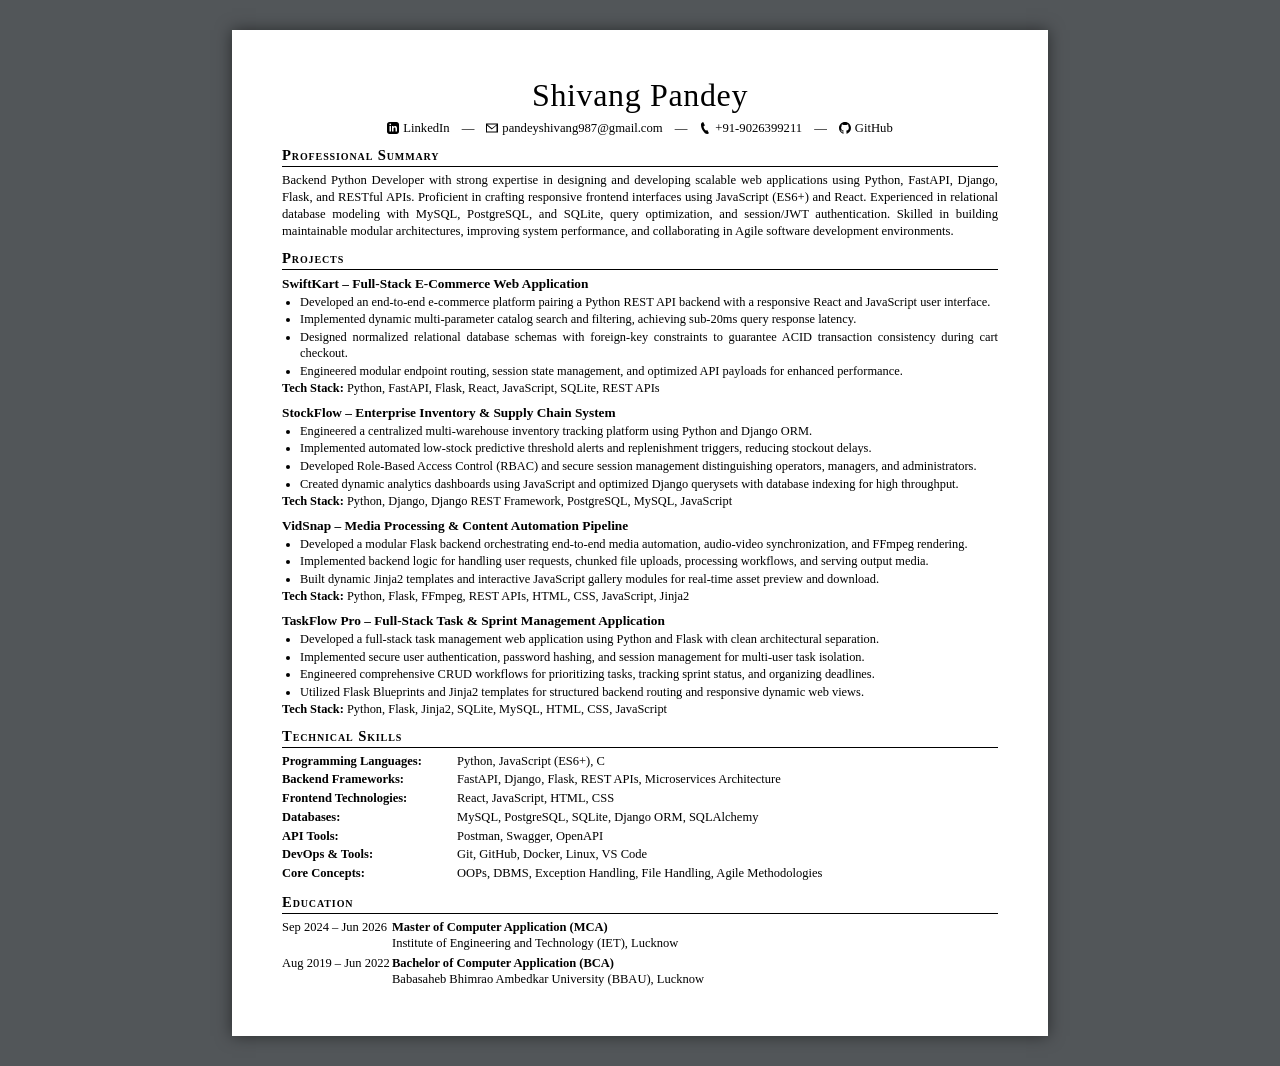
==== resume.html @ 9b61086e "Initial commit: Portfolio website" ====
<!DOCTYPE html>
<html lang="en">
<head>
  <meta charset="UTF-8">
  <meta name="viewport" content="width=device-width, initial-scale=1.0">
  <title>Shivang Pandey - Resume</title>
  <style>
    /* ==========================================================================
       Classic Academic / LaTeX Serif Resume (Exact Match to Chandan Singh Style)
       ========================================================================== */
    *, *::before, *::after {
      box-sizing: border-box;
      margin: 0;
      padding: 0;
    }

    @page {
      size: letter portrait;
      margin: 0.45in 0.55in 0.45in 0.55in;
    }

    html, body {
      width: 100%;
      background: #ffffff;
      color: #000000;
      font-family: 'Times New Roman', Times, 'Nimbus Roman No9 L', 'FreeSerif', Georgia, serif;
      font-size: 9.8pt;
      line-height: 1.28;
      -webkit-font-smoothing: antialiased;
      -webkit-print-color-adjust: exact;
      print-color-adjust: exact;
    }

    .resume-container {
      max-width: 8.5in;
      margin: 0 auto;
      background: #ffffff;
    }

    /* --- Header --- */
    .header {
      text-align: center;
      margin-bottom: 10px;
    }

    .name {
      font-size: 24pt;
      font-weight: normal;
      letter-spacing: 0.02em;
      margin-bottom: 4px;
      color: #000000;
    }

    .contact-info {
      font-size: 9.5pt;
      display: flex;
      justify-content: center;
      align-items: center;
      gap: 12px;
    }

    .contact-item {
      display: inline-flex;
      align-items: center;
      gap: 4px;
      color: #000000;
      text-decoration: none;
    }

    .contact-item svg {
      width: 12px;
      height: 12px;
      vertical-align: middle;
      fill: currentColor;
    }

    .contact-item a {
      color: #000000;
      text-decoration: none;
    }

    .contact-sep {
      color: #000000;
      font-weight: normal;
    }

    /* --- Section Headings (Small Caps with Line) --- */
    .section-title {
      font-size: 11pt;
      font-variant: small-caps;
      letter-spacing: 0.06em;
      color: #000000;
      border-bottom: 1px solid #000000;
      padding-bottom: 1px;
      margin-top: 9px;
      margin-bottom: 5px;
      font-weight: bold;
    }

    /* --- Professional Summary --- */
    .summary-text {
      text-align: justify;
      font-size: 9.5pt;
      line-height: 1.34;
      margin-bottom: 2px;
    }

    /* --- Projects Section --- */
    .project-entry {
      margin-bottom: 7px;
    }

    .project-entry:last-child {
      margin-bottom: 2px;
    }

    .project-header {
      display: flex;
      justify-content: space-between;
      align-items: baseline;
      margin-bottom: 2px;
    }

    .project-title {
      font-size: 10pt;
      font-weight: bold;
      color: #000000;
    }

    .project-bullets {
      list-style-type: disc;
      padding-left: 18px;
      margin: 0;
    }

    .project-bullets li {
      font-size: 9.3pt;
      line-height: 1.3;
      margin-bottom: 1.5px;
      color: #000000;
      text-align: justify;
    }

    .tech-stack {
      font-size: 9.3pt;
      margin-top: 2px;
      color: #000000;
    }

    .tech-stack-label {
      font-weight: normal;
    }

    /* --- Technical Skills Table --- */
    .skills-table {
      width: 100%;
      border-collapse: collapse;
      margin-top: 2px;
      font-size: 9.4pt;
    }

    .skills-table tr {
      line-height: 1.34;
    }

    .skills-table td:first-child {
      font-weight: bold;
      width: 175px;
      vertical-align: top;
      padding-bottom: 2px;
      color: #000000;
    }

    .skills-table td:last-child {
      vertical-align: top;
      padding-bottom: 2px;
      color: #000000;
    }

    /* --- Education Section --- */
    .edu-table {
      width: 100%;
      border-collapse: collapse;
      margin-top: 2px;
      font-size: 9.4pt;
    }

    .edu-table tr {
      vertical-align: top;
    }

    .edu-date {
      width: 110px;
      color: #000000;
      padding-bottom: 4px;
    }

    .edu-degree {
      font-weight: bold;
      color: #000000;
    }

    .edu-inst {
      color: #000000;
      padding-bottom: 4px;
    }

    /* Screen display styling */
    @media screen {
      body {
        background: #525659;
        padding: 30px 10px;
      }
      .resume-container {
        padding: 45px 50px;
        box-shadow: 0 0 15px rgba(0, 0, 0, 0.5);
      }
    }

    @media print {
      body {
        background: transparent;
      }
      .resume-container {
        padding: 0;
        box-shadow: none;
      }
    }
  </style>
</head>
<body>

  <div class="resume-container">
    <!-- Header -->
    <div class="header">
      <h1 class="name">Shivang Pandey</h1>
      <div class="contact-info">
        <span class="contact-item">
          <svg viewBox="0 0 24 24"><path d="M19 0h-14c-2.761 0-5 2.239-5 5v14c0 2.761 2.239 5 5 5h14c2.762 0 5-2.239 5-5v-14c0-2.761-2.238-5-5-5zm-11 19h-3v-11h3v11zm-1.5-12.268c-.966 0-1.75-.79-1.75-1.764s.784-1.764 1.75-1.764 1.75.79 1.75 1.764-.783 1.764-1.75 1.764zm13.5 12.268h-3v-5.604c0-3.368-4-3.113-4 0v5.604h-3v-11h3v1.765c1.396-2.586 7-2.777 7 2.476v6.759z"/></svg>
          <a href="https://linkedin.com" target="_blank">LinkedIn</a>
        </span>
        <span class="contact-sep">—</span>
        <span class="contact-item">
          <svg viewBox="0 0 24 24"><path d="M0 3v18h24v-18h-24zm21.518 2l-9.518 7.713-9.518-7.713h19.036zm-19.518 14v-11.817l9.518 7.712 9.518-7.712v11.817h-19.036z"/></svg>
          <a href="mailto:pandeyshivang987@gmail.com">pandeyshivang987@gmail.com</a>
        </span>
        <span class="contact-sep">—</span>
        <span class="contact-item">
          <svg viewBox="0 0 24 24"><path d="M20 22.621l-3.521-6.795c-.008.004-1.974.97-2.064 1.011-2.24 1.086-6.799-7.82-4.609-8.994l2.083-1.026-3.493-6.817-2.106 1.039c-7.202 3.755 4.233 25.982 11.6 22.615l2.104-1.033z"/></svg>
          +91-9026399211
        </span>
        <span class="contact-sep">—</span>
        <span class="contact-item">
          <svg viewBox="0 0 24 24"><path d="M12 0c-6.626 0-12 5.373-12 12 0 5.302 3.438 9.8 8.207 11.387.599.111.793-.261.793-.577v-2.234c-3.338.726-4.033-1.416-4.033-1.416-.546-1.387-1.333-1.756-1.333-1.756-1.089-.745.083-.729.083-.729 1.205.084 1.839 1.237 1.839 1.237 1.07 1.834 2.807 1.304 3.492.997.107-.775.418-1.305.762-1.604-2.665-.305-5.467-1.334-5.467-5.931 0-1.311.469-2.381 1.236-3.221-.124-.303-.535-1.524.117-3.176 0 0 1.008-.322 3.301 1.23.957-.266 1.983-.399 3.003-.404 1.02.005 2.047.138 3.006.404 2.291-1.552 3.297-1.23 3.297-1.23.653 1.653.242 2.874.118 3.176.77.84 1.235 1.911 1.235 3.221 0 4.609-2.807 5.624-5.479 5.921.43.372.823 1.102.823 2.222v3.293c0 .319.192.694.801.576 4.765-1.589 8.199-6.086 8.199-11.386 0-6.627-5.373-12-12-12z"/></svg>
          <a href="https://github.com" target="_blank">GitHub</a>
        </span>
      </div>
    </div>

    <!-- Professional Summary -->
    <div class="section-title">Professional Summary</div>
    <p class="summary-text">
      Backend Python Developer with strong expertise in designing and developing scalable web applications using Python, FastAPI, Django, Flask, and RESTful APIs. Proficient in crafting responsive frontend interfaces using JavaScript (ES6+) and React. Experienced in relational database modeling with MySQL, PostgreSQL, and SQLite, query optimization, and session/JWT authentication. Skilled in building maintainable modular architectures, improving system performance, and collaborating in Agile software development environments.
    </p>

    <!-- Projects -->
    <div class="section-title">Projects</div>

    <!-- Project 1: SwiftKart -->
    <div class="project-entry">
      <div class="project-header">
        <span class="project-title">SwiftKart &ndash; Full-Stack E-Commerce Web Application</span>
      </div>
      <ul class="project-bullets">
        <li>Developed an end-to-end e-commerce platform pairing a Python REST API backend with a responsive React and JavaScript user interface.</li>
        <li>Implemented dynamic multi-parameter catalog search and filtering, achieving sub-20ms query response latency.</li>
        <li>Designed normalized relational database schemas with foreign-key constraints to guarantee ACID transaction consistency during cart checkout.</li>
        <li>Engineered modular endpoint routing, session state management, and optimized API payloads for enhanced performance.</li>
      </ul>
      <div class="tech-stack"><strong>Tech Stack:</strong> Python, FastAPI, Flask, React, JavaScript, SQLite, REST APIs</div>
    </div>

    <!-- Project 2: StockFlow -->
    <div class="project-entry">
      <div class="project-header">
        <span class="project-title">StockFlow &ndash; Enterprise Inventory &amp; Supply Chain System</span>
      </div>
      <ul class="project-bullets">
        <li>Engineered a centralized multi-warehouse inventory tracking platform using Python and Django ORM.</li>
        <li>Implemented automated low-stock predictive threshold alerts and replenishment triggers, reducing stockout delays.</li>
        <li>Developed Role-Based Access Control (RBAC) and secure session management distinguishing operators, managers, and administrators.</li>
        <li>Created dynamic analytics dashboards using JavaScript and optimized Django querysets with database indexing for high throughput.</li>
      </ul>
      <div class="tech-stack"><strong>Tech Stack:</strong> Python, Django, Django REST Framework, PostgreSQL, MySQL, JavaScript</div>
    </div>

    <!-- Project 3: VidSnap -->
    <div class="project-entry">
      <div class="project-header">
        <span class="project-title">VidSnap &ndash; Media Processing &amp; Content Automation Pipeline</span>
      </div>
      <ul class="project-bullets">
        <li>Developed a modular Flask backend orchestrating end-to-end media automation, audio-video synchronization, and FFmpeg rendering.</li>
        <li>Implemented backend logic for handling user requests, chunked file uploads, processing workflows, and serving output media.</li>
        <li>Built dynamic Jinja2 templates and interactive JavaScript gallery modules for real-time asset preview and download.</li>
      </ul>
      <div class="tech-stack"><strong>Tech Stack:</strong> Python, Flask, FFmpeg, REST APIs, HTML, CSS, JavaScript, Jinja2</div>
    </div>

    <!-- Project 4: TaskFlow Pro (To-Do App) -->
    <div class="project-entry">
      <div class="project-header">
        <span class="project-title">TaskFlow Pro &ndash; Full-Stack Task &amp; Sprint Management Application</span>
      </div>
      <ul class="project-bullets">
        <li>Developed a full-stack task management web application using Python and Flask with clean architectural separation.</li>
        <li>Implemented secure user authentication, password hashing, and session management for multi-user task isolation.</li>
        <li>Engineered comprehensive CRUD workflows for prioritizing tasks, tracking sprint status, and organizing deadlines.</li>
        <li>Utilized Flask Blueprints and Jinja2 templates for structured backend routing and responsive dynamic web views.</li>
      </ul>
      <div class="tech-stack"><strong>Tech Stack:</strong> Python, Flask, Jinja2, SQLite, MySQL, HTML, CSS, JavaScript</div>
    </div>

    <!-- Technical Skills -->
    <div class="section-title">Technical Skills</div>
    <table class="skills-table">
      <tr>
        <td>Programming Languages:</td>
        <td>Python, JavaScript (ES6+), C</td>
      </tr>
      <tr>
        <td>Backend Frameworks:</td>
        <td>FastAPI, Django, Flask, REST APIs, Microservices Architecture</td>
      </tr>
      <tr>
        <td>Frontend Technologies:</td>
        <td>React, JavaScript, HTML, CSS</td>
      </tr>
      <tr>
        <td>Databases:</td>
        <td>MySQL, PostgreSQL, SQLite, Django ORM, SQLAlchemy</td>
      </tr>
      <tr>
        <td>API Tools:</td>
        <td>Postman, Swagger, OpenAPI</td>
      </tr>
      <tr>
        <td>DevOps &amp; Tools:</td>
        <td>Git, GitHub, Docker, Linux, VS Code</td>
      </tr>
      <tr>
        <td>Core Concepts:</td>
        <td>OOPs, DBMS, Exception Handling, File Handling, Agile Methodologies</td>
      </tr>
    </table>

    <!-- Education -->
    <div class="section-title">Education</div>
    <table class="edu-table">
      <tr>
        <td class="edu-date">Sep 2024 &ndash; Jun 2026</td>
        <td class="edu-inst">
          <span class="edu-degree">Master of Computer Application (MCA)</span><br>
          Institute of Engineering and Technology (IET), Lucknow
        </td>
      </tr>
      <tr>
        <td class="edu-date">Aug 2019 &ndash; Jun 2022</td>
        <td class="edu-inst">
          <span class="edu-degree">Bachelor of Computer Application (BCA)</span><br>
          Babasaheb Bhimrao Ambedkar University (BBAU), Lucknow
        </td>
      </tr>
    </table>

  </div>

</body>
</html>
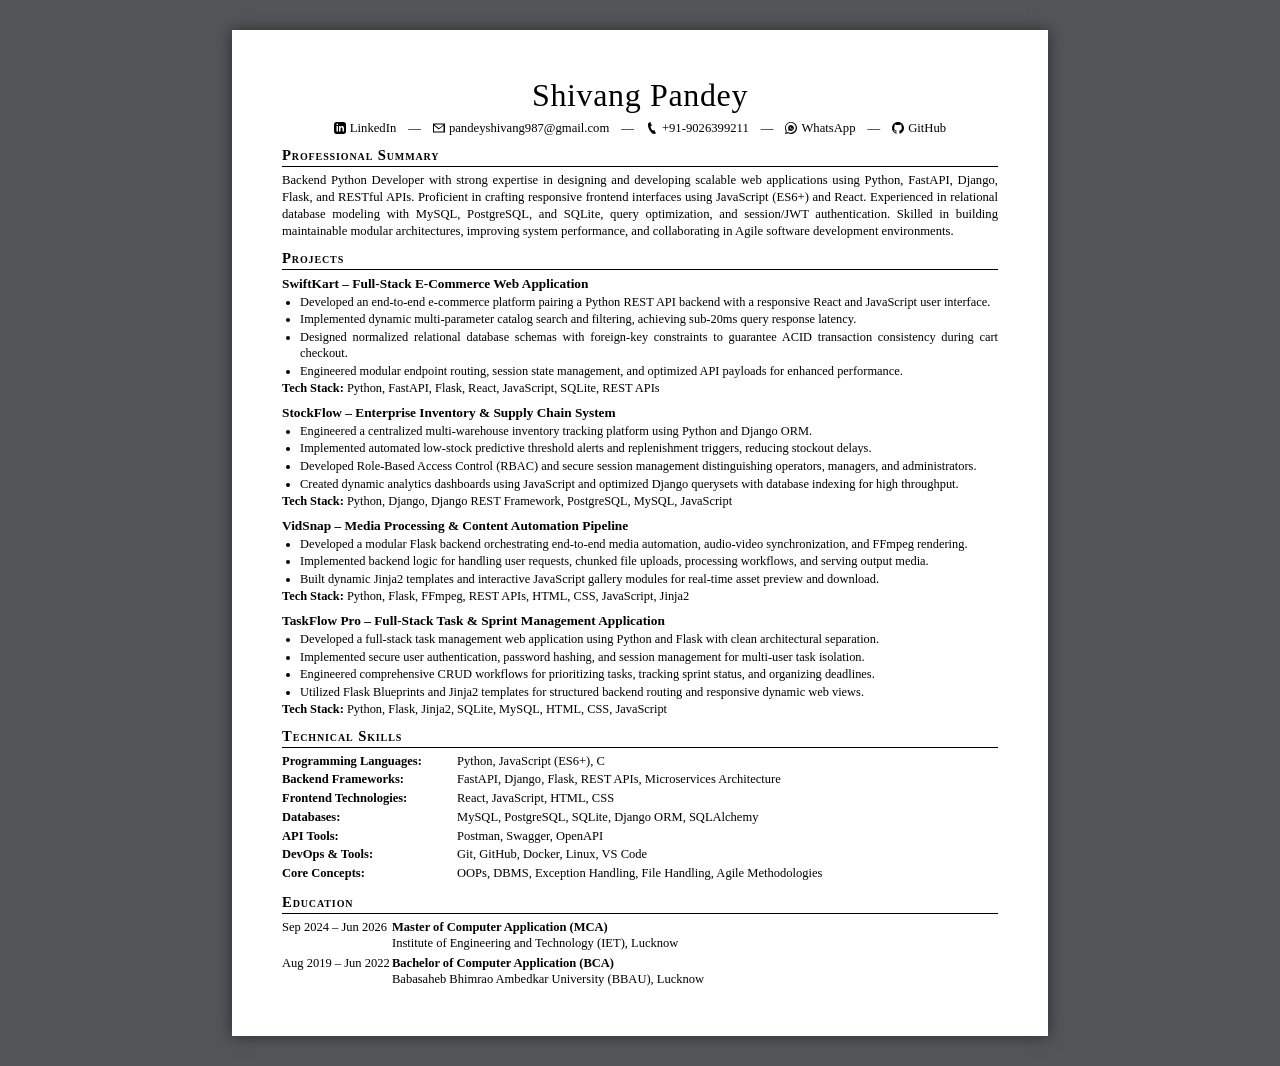
==== commit c799848f: "Add phone number (+91 9026399211) and WhatsApp direct chat integration" ====
--- a/resume.html
+++ b/resume.html
@@ -237,7 +237,7 @@
       <div class="contact-info">
         <span class="contact-item">
           <svg viewBox="0 0 24 24"><path d="M19 0h-14c-2.761 0-5 2.239-5 5v14c0 2.761 2.239 5 5 5h14c2.762 0 5-2.239 5-5v-14c0-2.761-2.238-5-5-5zm-11 19h-3v-11h3v11zm-1.5-12.268c-.966 0-1.75-.79-1.75-1.764s.784-1.764 1.75-1.764 1.75.79 1.75 1.764-.783 1.764-1.75 1.764zm13.5 12.268h-3v-5.604c0-3.368-4-3.113-4 0v5.604h-3v-11h3v1.765c1.396-2.586 7-2.777 7 2.476v6.759z"/></svg>
-          <a href="https://linkedin.com" target="_blank">LinkedIn</a>
+          <a href="https://linkedin.com" target="_blank" rel="noopener noreferrer">LinkedIn</a>
         </span>
         <span class="contact-sep">—</span>
         <span class="contact-item">
@@ -247,12 +247,17 @@
         <span class="contact-sep">—</span>
         <span class="contact-item">
           <svg viewBox="0 0 24 24"><path d="M20 22.621l-3.521-6.795c-.008.004-1.974.97-2.064 1.011-2.24 1.086-6.799-7.82-4.609-8.994l2.083-1.026-3.493-6.817-2.106 1.039c-7.202 3.755 4.233 25.982 11.6 22.615l2.104-1.033z"/></svg>
-          +91-9026399211
+          <a href="tel:+919026399211">+91-9026399211</a>
         </span>
         <span class="contact-sep">—</span>
         <span class="contact-item">
+          <svg viewBox="0 0 24 24"><path d="M12.031 6.172c-3.181 0-5.767 2.586-5.768 5.766-.001 1.298.38 2.27 1.019 3.287l-.711 2.598 2.669-.699c.969.54 1.771.83 2.791.83 3.182 0 5.768-2.587 5.768-5.766.001-3.18-2.585-5.816-5.768-5.816zm3.364 8.212c-.14.394-.712.723-1.002.766-.279.041-.635.078-1.85-.424-1.464-.606-2.42-2.112-2.493-2.209-.072-.098-.59-.785-.59-1.498 0-.712.373-1.063.506-1.206.133-.143.29-.179.387-.179.097 0 .193.001.277.006.088.005.207-.033.323.245.12.288.411 1.002.447 1.075.036.073.06.158.012.255-.048.097-.072.158-.144.242-.072.085-.152.19-.217.255-.072.072-.148.151-.063.297.085.145.378.623.811 1.009.559.497 1.03.651 1.176.724.145.072.23.06.315-.037.084-.097.362-.424.459-.57.096-.145.193-.12.325-.072.133.048.846.399.991.472.145.072.241.109.277.169.036.06.036.35-.104.744zM12.004 0C5.383 0 0 5.383 0 12.005c0 2.113.55 4.173 1.597 5.986L.069 23.94l6.096-1.599c1.75 1.004 3.743 1.536 5.839 1.536 6.621 0 12.004-5.383 12.004-12.005C24.008 5.383 18.625 0 12.004 0zm0 21.879c-1.834 0-3.633-.493-5.205-1.425l-.373-.222-3.864 1.013 1.031-3.766-.244-.388c-1.025-1.632-1.567-3.522-1.567-5.467 0-5.452 4.436-9.888 9.89-9.888 5.454 0 9.889 4.436 9.889 9.888 0 5.453-4.435 9.889-9.889 9.889z"/></svg>
+          <a href="https://wa.me/919026399211?text=Hi%20Shivang,%20I%20saw%20your%20resume%20and%20would%20like%20to%20connect!" target="_blank" rel="noopener noreferrer">WhatsApp</a>
+        </span>
+        <span class="contact-sep">—</span>
+        <span class="contact-item">
           <svg viewBox="0 0 24 24"><path d="M12 0c-6.626 0-12 5.373-12 12 0 5.302 3.438 9.8 8.207 11.387.599.111.793-.261.793-.577v-2.234c-3.338.726-4.033-1.416-4.033-1.416-.546-1.387-1.333-1.756-1.333-1.756-1.089-.745.083-.729.083-.729 1.205.084 1.839 1.237 1.839 1.237 1.07 1.834 2.807 1.304 3.492.997.107-.775.418-1.305.762-1.604-2.665-.305-5.467-1.334-5.467-5.931 0-1.311.469-2.381 1.236-3.221-.124-.303-.535-1.524.117-3.176 0 0 1.008-.322 3.301 1.23.957-.266 1.983-.399 3.003-.404 1.02.005 2.047.138 3.006.404 2.291-1.552 3.297-1.23 3.297-1.23.653 1.653.242 2.874.118 3.176.77.84 1.235 1.911 1.235 3.221 0 4.609-2.807 5.624-5.479 5.921.43.372.823 1.102.823 2.222v3.293c0 .319.192.694.801.576 4.765-1.589 8.199-6.086 8.199-11.386 0-6.627-5.373-12-12-12z"/></svg>
-          <a href="https://github.com" target="_blank">GitHub</a>
+          <a href="https://github.com/ShivangWithCode/Portfolio" target="_blank" rel="noopener noreferrer">GitHub</a>
         </span>
       </div>
     </div>
